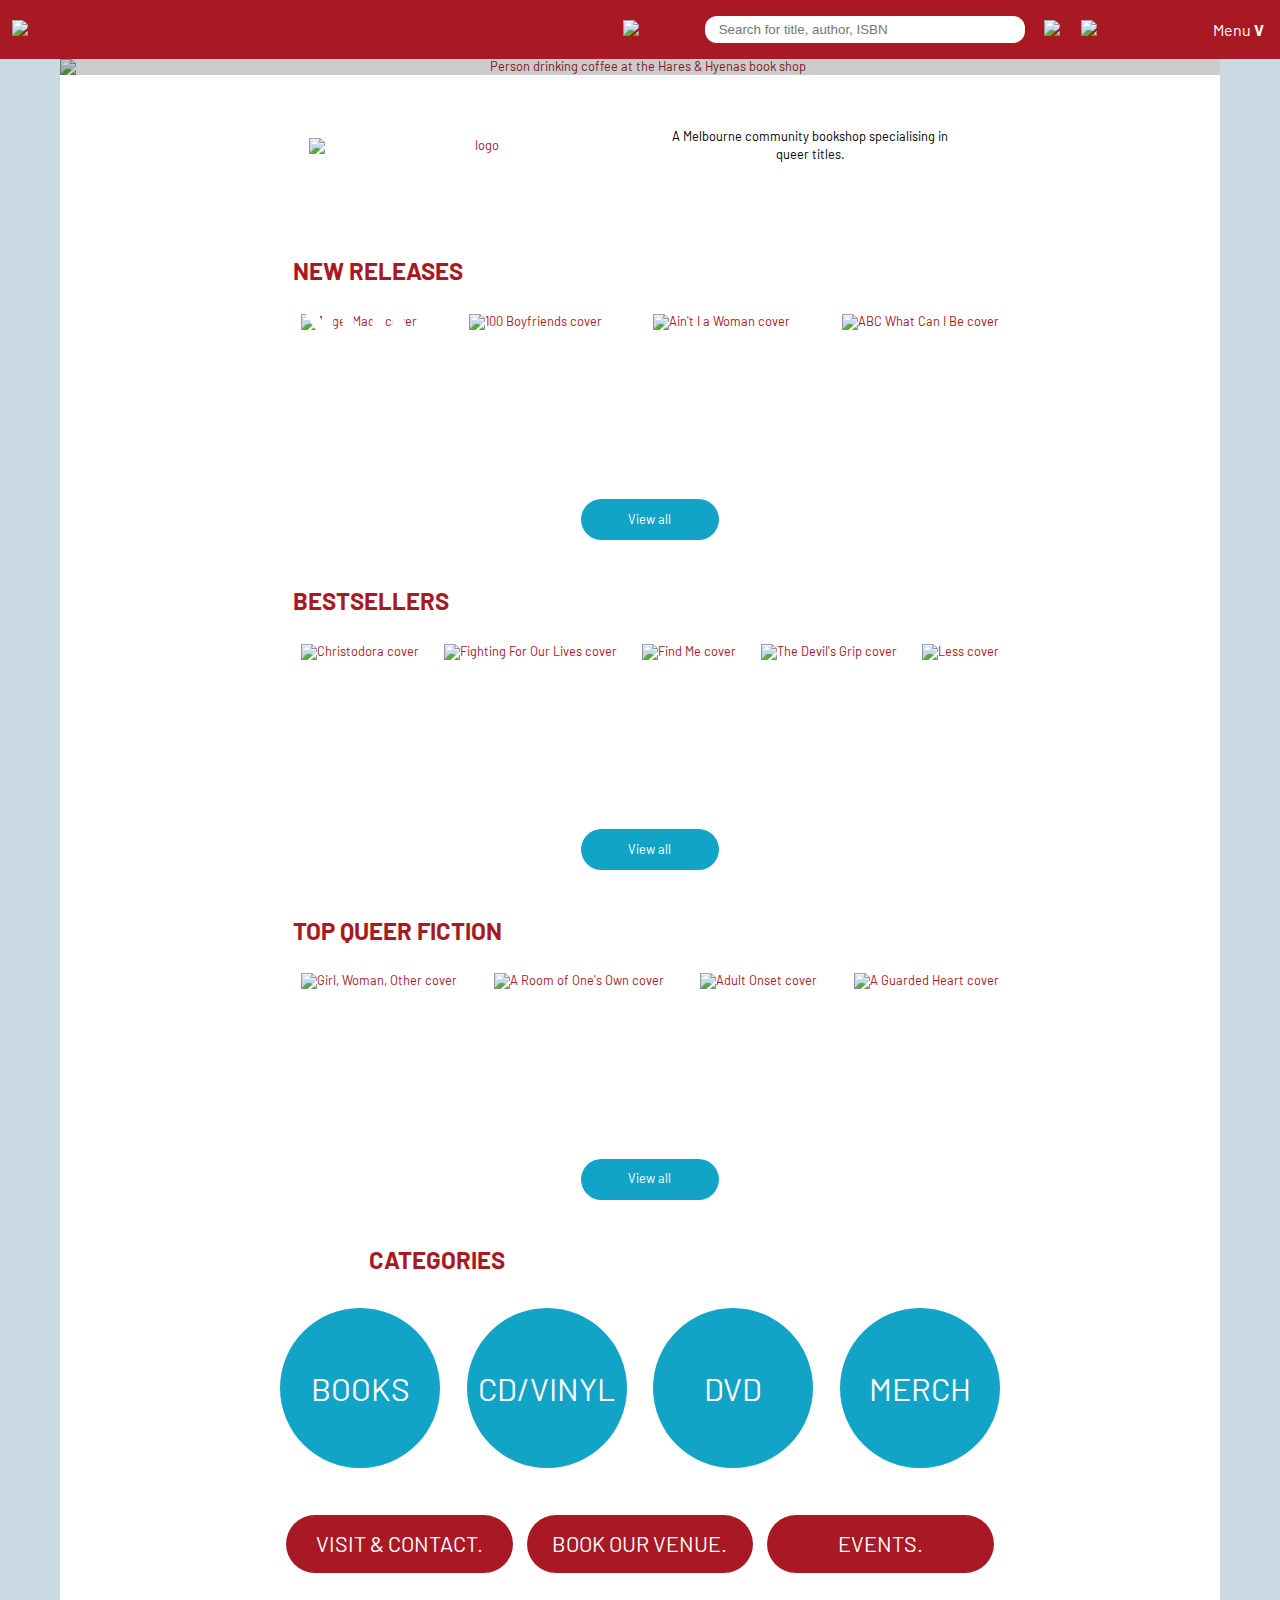
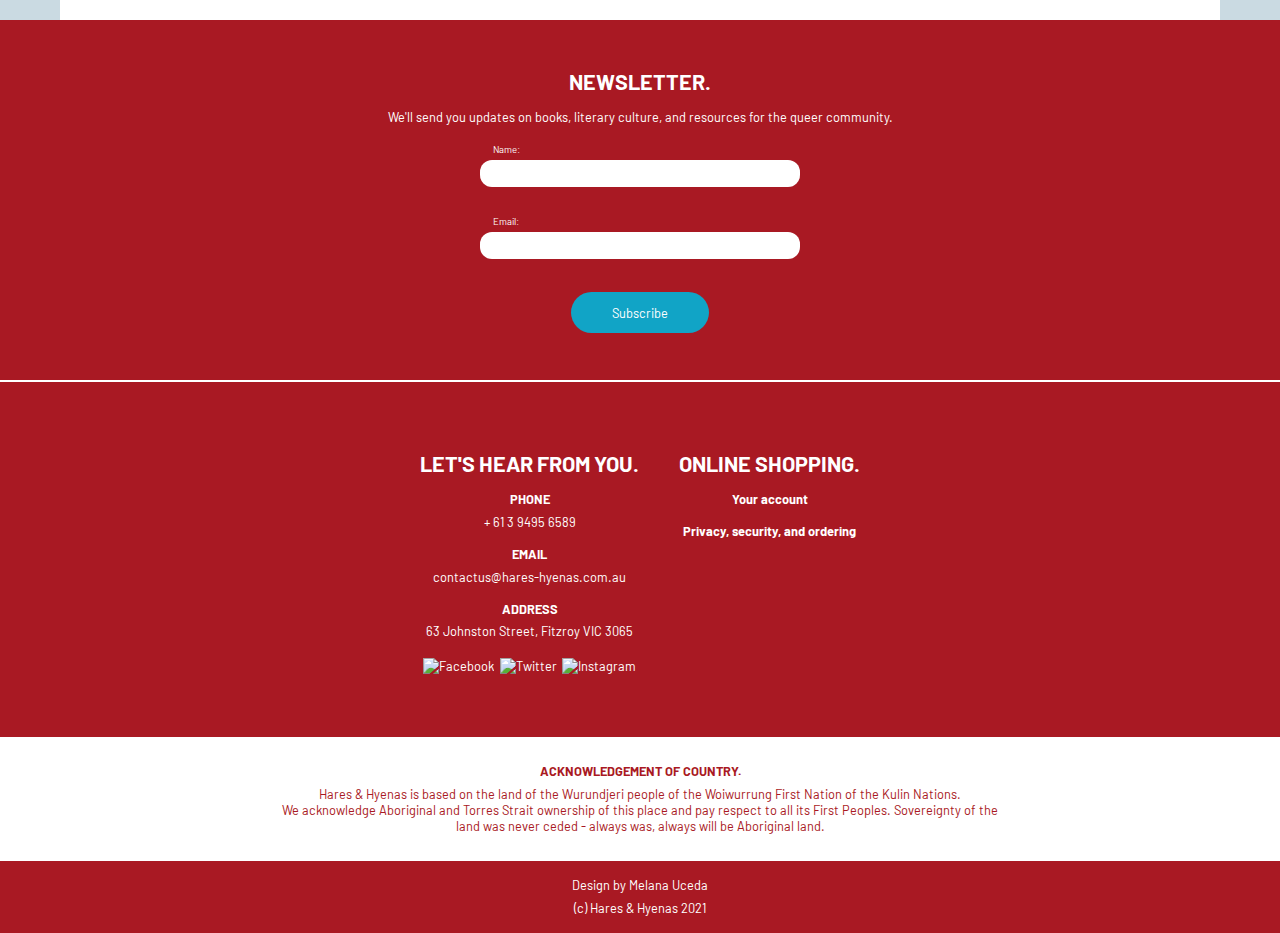
==== index.html @ 8b4f6e88 "Add files via upload" ====
<!DOCTYPE html>
<html lang="en">
<head>
    <meta charset="UTF-8">
    <meta http-equiv="X-UA-Compatible" content="IE=edge">
    <meta name="viewport" content="width=device-width, initial-scale=1.0">
    <meta name="description" content="Home page for Hares & Hyenas book store">
    <meta name="author" content="Melana Uceda">
    <title>Hares & Hyenas home</title>

    <link rel="stylesheet" href="master.css">
    <script src="script.js"></script>

    <link rel="apple-touch-icon" sizes="180x180" href="/apple-touch-icon.png">
    <link rel="icon" type="image/png" sizes="32x32" href="/favicon-32x32.png">
    <link rel="icon" type="image/png" sizes="16x16" href="/favicon-16x16.png">
    <link rel="manifest" href="/site.webmanifest">
</head>

<body class="stack centre">
    <h1>Hares & Hyenas home</h1>
    <header class="header">
        <nav class="cluster">
            <a href="index.html"><img src="images/logowhite.svg" alt="logo" class="logo"></a>
            <ul class="cluster">
                <li><a href="searchresult.html"><img src="images/search.svg" alt="search" class="icon"></a></li>
                <li>
                    <form action="searchresult.html" method="GET" class="hiddenmenu">
                        <!--<i><img src="images/search.svg" alt="search" id="searchicon"></i>-->
                        <input class="input no-border margin-below0" placeholder="Search for title, author, ISBN">
                    </form>
                </li>
                <li class="hiddenmenu">
                    <a href="signinorup.html"><img src="images/personicon.svg" class="icon"></a>
                </li>
                <li><a href="cart.html"><img src="images/cart.svg" alt="shopping cart" class="icon"></a></li>
                <li><img src="images/burger.svg" alt="menu button" class="icon burger">
                    <p class="text-md contrast hiddenmenu margin-below0">Menu <strong>V</strong></p>
                        <!--<img src="images/point down.svg" alt="point down" class="iconalt">-->
                    <ul class="menu contrast">
                        <!-- don't forget the x! -->
                        <li><h3>SHOP.</h3>
                            <ul>
                                <li><a href="#"><p class="menu-subhead">Books</p></a></li>
                                    <ul>
                                        <li><a href="#"><p class="menu-item">Fiction</p></a></li>
                                        <li><a href="#"><p class="menu-item">Nonfiction</p></a></li>
                                        <li><a href="#"><p class="menu-item">Children & Young Adult</p></a></li>
                                        <li><a href="#"><p class="menu-item">Comics</p></a></li>
                                        <li><a href="#"><p class="menu-item">Just Queer</p></a></li>
                                    </ul>
                                <li><a href="#"><p class="menu-subhead">CD/Vinyl</p></a></li>
                                <li><a href="#"><p class="menu-subhead">DVD</p></a></li>
                                <li><a href="#"><p class="menu-subhead">Merchandise</p></a></li>
                            </ul></li>
                        <li><a href="#"><h3>VISIT & CONTACT.</h3></a></li>
                        <li><a href="#"><h3>BOOK OUR VENUE.</h3></a></li>
                        <li><a href="#"><h3>EVENTS.</h3></a></li>
                        <li><a href="signinorup.html"><h3>YOUR ACCOUNT.</h3></a></li>
                    </ul>
                </li>
            </ul>
        </nav>
    </header>

    <div class="wrapper">
    <div class="hero">
        <div class="media">
                <p class="altlayer hero-text contrast">BOOKS.<br>VENUE.<br>CAFE.<br>BAR.</p>
            <div class="visit">
                <a class="btn btn-text-big btn-colour-primary" href="#">Visit us now</a>
                <!--<div class="carousel-dots">
                    <ul>
                        <li><div class="dot dot-selected"></div></li>
                        <li><div class="dot"></div></li>
                        <li><div class="dot"></div></li>
                        <li><div class="dot"></div></li>
                    </ul>
                </div>-->
            </div>
            <div class="overlay layer"></div>
            <img src="images/cafeview.jpg" alt="Person drinking coffee at the Hares & Hyenas book shop" id="hero-image-small">
            <img src="images/cafeviewbig.jpg" alt="Person drinking coffee at the Hares & Hyenas book shop" id="hero-image-big">
        </div>
    </div>
        <!--<img src="images/cafeview.jpg" alt="Person drinking coffee at the Hares & Hyenas book shop"> <!--do all the fancy image things. How are you going to resize for responsiveness?-->


    <div class="shop-description altclustercenter">
        <img src="images/logogrey.svg" alt="logo" class="logo-big">
        <h2>A Melbourne community bookshop specialising in queer titles.</h2>
    </div>
    
    <div class="centre">
        <div class="products-display">
            <h3>NEW RELEASES</h3>
            <div class="cluster booklist">
                <div><a href="product.html"><img src="images/angelmage.jpg" alt="Angel Mage cover"></a></div>
                <div><a href="product.html"><img src="images/100boyfriends.jpg" alt="100 Boyfriends cover"></a></div>
                <div><a href="product.html"><img src="images/aintiawoman.jpg" alt="Ain't I a Woman cover"></a></div>
                <div><a href="product.html"><img src="images/abcwhatcanibe.jpg" alt="ABC What Can I Be cover"></a></div>
                <div><a href="product.html"><img src="images/afieldguidetointernetboyfriends.jpg" alt="A Field Guide to Internet Boyfriends cover"></a></div>
                <div><a href="product.html"><img src="images/asongforyou.jpg" alt="A Song for You cover"></a></div>
                <div><a href="product.html"><img src="images/acomplicatedlovestorysetinspace.jpg" alt="A Complicated Love Story Set in Space cover"></a></div>
                <div><a href="product.html"><img src="images/always more love.jpg" alt="Always More Love cover"></a></div>
                <div><a href="product.html"><img src="images/anabcofequality.jpg" alt="An ABC of Equality cover"></a></div>
                <div><a href="product.html"><img src="images/artistyrant.jpg" alt="Art is a Tyrant cover"></a></div>
            </div>
            <div class="button-justify">
                <a class="btn btn-colour-secondary">View all</a>
            </div>
        </div>
    </div>

    <div class="centre">
        <div class="products-display">
            <h3>BESTSELLERS</h3>
            <!--images that you can scroll?-->
            <ul class="cluster booklist">
                <li><a href="product.html"><img src="images/christodora.jpg" alt="Christodora cover"></a></li>
                <li><a href="product.html"><img src="images/fightingforourlives.jpg" alt="Fighting For Our Lives cover"></a></li>
                <li><a href="product.html"><img src="images/findme.jpg" alt="Find Me cover"></a></li>
                <li><a href="product.html"><img src="images/the-devils-grip-9781760851187_hr.jpg" alt="The Devil's Grip cover"></a></li>
                <li><a href="product.html"><img src="images/less.jpg" alt="Less cover"></a></li>
                <li><a href="product.html"><img src="images/paul-takes-the-form-of-a-mortal-girl-1.jpg" alt="Paul Takes the Form of a Mortal Girl cover"></a></li>
                <li><a href="product.html"><img src="images/kindred-12-queer-loveozya-stories.jpg" alt="Kindred: 12 Queer LoveOzYA Stories cover"></a></li>
                <li><a href="product.html"><img src="images/inventedlives.jpg" alt="Invented Lives cover"></a></li>
                <li><a href="product.html"><img src="images/into.jpg" alt="Into cover"></a></li>
                <li><a href="product.html"><img src="images/hood.jpg" alt="Hood cover"></a></li>
            </ul>
            <div class="button-justify">
                <a class="btn btn-colour-secondary">View all</a>
            </div>
        </div>
    </div>

    <div class="centre">
        <div class="products-display">
            <h3>TOP QUEER FICTION</h3>
            <!--images that you can scroll?-->
            <ul class="cluster booklist">
                <li><a href="product.html"><img src="images/girlwomanother.jpg" alt="Girl, Woman, Other cover"></a></li>
                <li><a href="product.html"><img src="images/a-room-of-ones-own-virginia-woolf-9780141183534.jpg" alt="A Room of One's Own cover"></a></li>
                <li><a href="product.html"><img src="images/adultonset.jpg" alt="Adult Onset cover"></a></li>
                <li><a href="product.html"><img src="images/a-guarded-heart.jpg" alt="A Guarded Heart cover"></a></li>
                <li><a href="product.html"><img src="images/paul-takes-the-form-of-a-mortal-girl-1.jpg" alt="Paul Takes the Form of a Mortal Girl cover"></a></li>
                <li><a href="product.html"><img src="images/adam.jpg" alt="Adam cover"></a></li>
                <li><a href="product.html"><img src="images/ayearofmarvellousways.jpg" alt="A Year of Marvellous Ways cover"></a></li>
                <li><a href="product.html"><img src="images/alovelywaytoburn.jpg" alt="A Lovely Way to Burn cover"></a></li>
                <li><a href="product.html"><img src="images/alovestoryforbewilderedgirls.jpg" alt="A Love Story for Bewildered Girls cover"></a></li>
                <li><a href="product.html"><img src="images/52pickup.jpg" alt="52 Pickup cover"></a></li>
            </ul>
            <div class="button-justify">
                <a class="btn btn-colour-secondary">View all</a>
            </div>
        </div>
    </div>

    <!--<div class="categories">
        <div class="media">
                <p class="contrast">BOOKS</p>
            <div class="visit">
            </div>
            <div></div>
            <img src="images/books.jpg" alt="Book shelf">
        </div>
    </div>-->

    <h3 class="products-display left-justify">CATEGORIES</h3>
    <div class="button-justify">
    <div class="categories altclustercenter contrast xxl margin-below">
        <a class="category" href="#">BOOKS</a>
        <a class="category" href="#">CD/VINYL</a>
        <a class="category" href="#">DVD</a>
        <a class="category" href="#">MERCH</a>
    </div>
</div>

<div class="button-justify">
    <div class="altclustercenter margin-below">
        <a class="btn btn-category" href="#">VISIT & CONTACT.</a>
        <a class="btn btn-category" href="#">BOOK OUR VENUE.</a>
        <a class="btn btn-category" href="#">EVENTS.</a>
    </div>
</div>

    </div>

</div>

    <footer class="stack footer">
        <div class="newsletter contrast">
            <h4>NEWSLETTER.</h4>
            <p>We'll send you updates on books, literary culture, and resources for the queer community.<br><br></p>
            <form action="#" method="GET">
                <div>
                    <div class="label-justify">
                        <label class="contrast">Name:</label>
                    </div>
                    <input class="input no-border">
                </div>

                <div>
                    <div class="label-justify">
                        <label class="contrast">Email: </label>
                    </div>
                        <input class="input no-border">
                </div>

                    <button type="submit" class="btn btn-colour-secondary">Subscribe</button>
            </form>
        </div>

        <div class="contact contrast altclustercenter align-items-top">
            <div class="margin15pt">
            <h4>LET'S HEAR FROM YOU.</h4>
            <h5>PHONE</h5>
            <p>+ 61 3 9495 6589<br><br></p>
            <h5>EMAIL</h5>
            <p>contactus@hares-hyenas.com.au<br><br></p>
            <h5>ADDRESS</h5>
            <p>63 Johnston Street, Fitzroy VIC 3065<br><br></p>

            <ul class="altclustercenter">
                <li><img src="images/fb.svg" alt="Facebook" class="icon"></li>
                <li><img src="images/twitter.svg" alt="Twitter" class="icon"></li>
                <li><img src="images/instagram.svg" alt="Instagram" class="icon"></li>
            </ul>
        </div>

        <div class="margin15pt">
            <h4>ONLINE SHOPPING.</h4>
            <p><strong>Your account</strong><br><br><strong>Privacy, security, and ordering<br><br></strong></p>
        </div>
        </div>

        <div class="ackn-country">
            <h5>ACKNOWLEDGEMENT OF COUNTRY.</h5>
            <p><em>Hares & Hyenas is based on the land of the Wurundjeri people of the Woiwurrung First Nation of the Kulin Nations.<br>We acknowledge Aboriginal and Torres Strait ownership of this place and pay respect to all its First Peoples. Sovereignty of the land was never ceded - always was, always will be Aboriginal land.</em></p>
        </div>

        <div class="copyright contrast">
            <p>Design by Melana Uceda<br>(c) Hares & Hyenas 2021</p>
        </div>
    </footer>
</body>
</html>
---- master.css ----
@import url(reset.css);
@import url(buttons.css);
@import url(layout.css);
@import url(styles.css);
@import url(responsive.css);
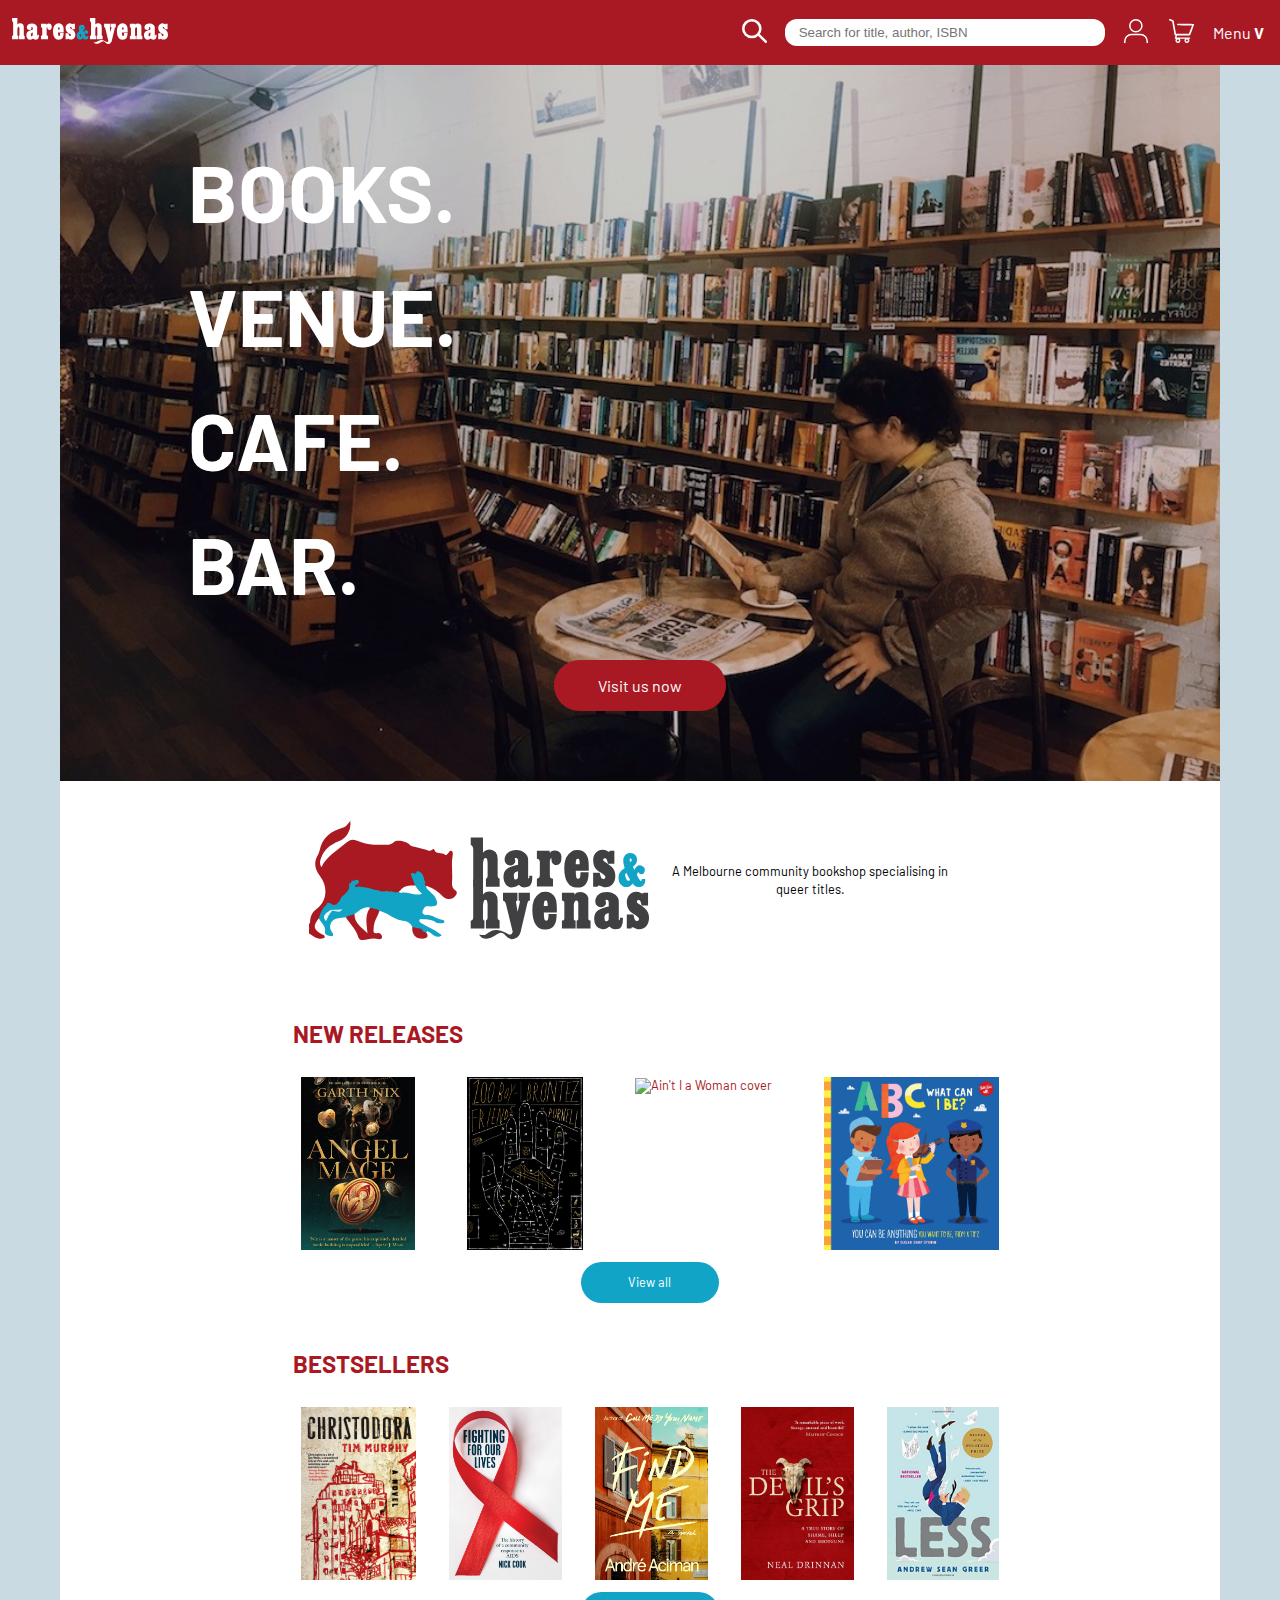
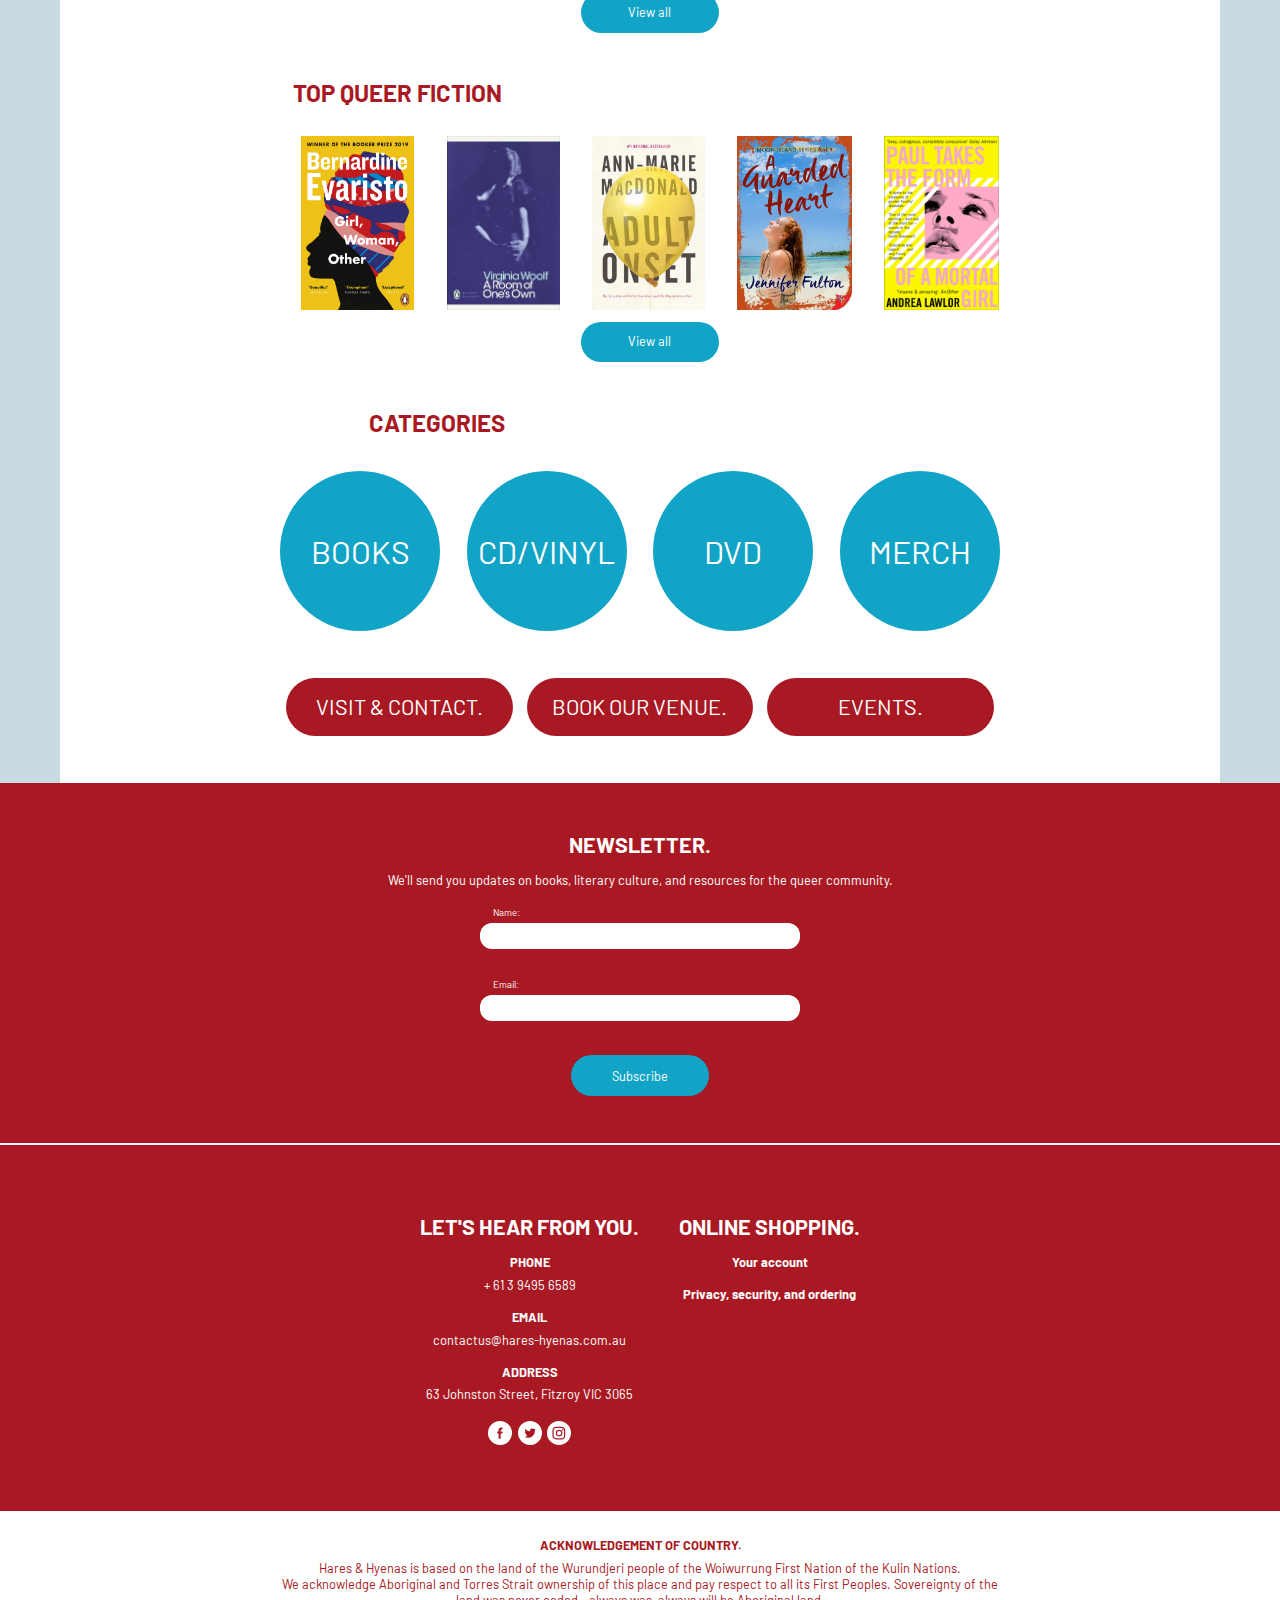
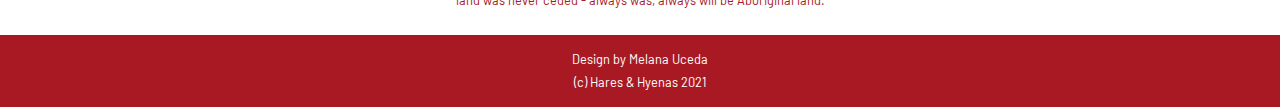
==== commit 23103009: "Add files via upload" ====
--- a/index.html
+++ b/index.html
@@ -1,5 +1,6 @@
 <!DOCTYPE html>
 <html lang="en">
+
 <head>
     <meta charset="UTF-8">
     <meta http-equiv="X-UA-Compatible" content="IE=edge">
@@ -19,6 +20,7 @@
 
 <body class="stack centre">
     <h1>Hares & Hyenas home</h1>
+    <!--HEADER HERE-->
     <header class="header">
         <nav class="cluster">
             <a href="index.html"><img src="images/logowhite.svg" alt="logo" class="logo"></a>
@@ -26,7 +28,6 @@
                 <li><a href="searchresult.html"><img src="images/search.svg" alt="search" class="icon"></a></li>
                 <li>
                     <form action="searchresult.html" method="GET" class="hiddenmenu">
-                        <!--<i><img src="images/search.svg" alt="search" id="searchicon"></i>-->
                         <input class="input no-border margin-below0" placeholder="Search for title, author, ISBN">
                     </form>
                 </li>
@@ -36,40 +37,68 @@
                 <li><a href="cart.html"><img src="images/cart.svg" alt="shopping cart" class="icon"></a></li>
                 <li><img src="images/burger.svg" alt="menu button" class="icon burger">
                     <p class="text-md contrast hiddenmenu margin-below0">Menu <strong>V</strong></p>
-                        <!--<img src="images/point down.svg" alt="point down" class="iconalt">-->
                     <ul class="menu contrast">
-                        <!-- don't forget the x! -->
-                        <li><h3>SHOP.</h3>
+                        <li>
+                            <h3>SHOP.</h3>
                             <ul>
-                                <li><a href="#"><p class="menu-subhead">Books</p></a></li>
-                                    <ul>
-                                        <li><a href="#"><p class="menu-item">Fiction</p></a></li>
-                                        <li><a href="#"><p class="menu-item">Nonfiction</p></a></li>
-                                        <li><a href="#"><p class="menu-item">Children & Young Adult</p></a></li>
-                                        <li><a href="#"><p class="menu-item">Comics</p></a></li>
-                                        <li><a href="#"><p class="menu-item">Just Queer</p></a></li>
-                                    </ul>
-                                <li><a href="#"><p class="menu-subhead">CD/Vinyl</p></a></li>
-                                <li><a href="#"><p class="menu-subhead">DVD</p></a></li>
-                                <li><a href="#"><p class="menu-subhead">Merchandise</p></a></li>
-                            </ul></li>
-                        <li><a href="#"><h3>VISIT & CONTACT.</h3></a></li>
-                        <li><a href="#"><h3>BOOK OUR VENUE.</h3></a></li>
-                        <li><a href="#"><h3>EVENTS.</h3></a></li>
-                        <li><a href="signinorup.html"><h3>YOUR ACCOUNT.</h3></a></li>
+                                <li><a href="#">
+                                        <p class="menu-subhead">Books</p>
+                                    </a></li>
+                                <ul>
+                                    <li><a href="#">
+                                            <p class="menu-item">Fiction</p>
+                                        </a></li>
+                                    <li><a href="#">
+                                            <p class="menu-item">Nonfiction</p>
+                                        </a></li>
+                                    <li><a href="#">
+                                            <p class="menu-item">Children & Young Adult</p>
+                                        </a></li>
+                                    <li><a href="#">
+                                            <p class="menu-item">Comics</p>
+                                        </a></li>
+                                    <li><a href="#">
+                                            <p class="menu-item">Just Queer</p>
+                                        </a></li>
+                                </ul>
+                                <li><a href="#">
+                                        <p class="menu-subhead">CD/Vinyl</p>
+                                    </a></li>
+                                <li><a href="#">
+                                        <p class="menu-subhead">DVD</p>
+                                    </a></li>
+                                <li><a href="#">
+                                        <p class="menu-subhead">Merchandise</p>
+                                    </a></li>
+                            </ul>
+                        </li>
+                        <li><a href="#">
+                                <h3>VISIT & CONTACT.</h3>
+                            </a></li>
+                        <li><a href="#">
+                                <h3>BOOK OUR VENUE.</h3>
+                            </a></li>
+                        <li><a href="#">
+                                <h3>EVENTS.</h3>
+                            </a></li>
+                        <li><a href="signinorup.html">
+                                <h3>YOUR ACCOUNT.</h3>
+                            </a></li>
                     </ul>
                 </li>
             </ul>
         </nav>
     </header>
+    <!--HEADER END-->
 
     <div class="wrapper">
-    <div class="hero">
-        <div class="media">
+        <div class="hero">
+            <div class="media">
                 <p class="altlayer hero-text contrast">BOOKS.<br>VENUE.<br>CAFE.<br>BAR.</p>
-            <div class="visit">
-                <a class="btn btn-text-big btn-colour-primary" href="#">Visit us now</a>
-                <!--<div class="carousel-dots">
+                <div class="visit">
+                    <a class="btn btn-text-big btn-colour-primary" href="#">Visit us now</a>
+                    <!-- These would be for if there was more than one home page image: 
+                    <div class="carousel-dots">
                     <ul>
                         <li><div class="dot dot-selected"></div></li>
                         <li><div class="dot"></div></li>
@@ -77,116 +106,122 @@
                         <li><div class="dot"></div></li>
                     </ul>
                 </div>-->
-            </div>
-            <div class="overlay layer"></div>
-            <img src="images/cafeview.jpg" alt="Person drinking coffee at the Hares & Hyenas book shop" id="hero-image-small">
-            <img src="images/cafeviewbig.jpg" alt="Person drinking coffee at the Hares & Hyenas book shop" id="hero-image-big">
-        </div>
+                </div>
+                <div class="overlay layer"></div>
+                <img src="images/cafeview.jpg" alt="Person drinking coffee at the Hares & Hyenas book shop"
+                    id="hero-image-small">
+                <img src="images/cafeviewbig.jpg" alt="Person drinking coffee at the Hares & Hyenas book shop"
+                    id="hero-image-big">
+            </div>
+        </div>
+
+
+        <div class="shop-description altclustercenter">
+            <img src="images/logogrey.svg" alt="logo" class="logo-big">
+            <h2>A Melbourne community bookshop specialising in queer titles.</h2>
+        </div>
+
+        <div class="centre">
+            <div class="products-display">
+                <h3>NEW RELEASES</h3>
+                <div class="cluster booklist">
+                    <div><a href="product.html"><img src="images/angelmage.jpg" alt="Angel Mage cover"></a></div>
+                    <div><a href="product.html"><img src="images/100boyfriends.jpg" alt="100 Boyfriends cover"></a>
+                    </div>
+                    <div><a href="product.html"><img src="images/aintiawoman.jpg" alt="Ain't I a Woman cover"></a></div>
+                    <div><a href="product.html"><img src="images/abcwhatcanibe.jpg" alt="ABC What Can I Be cover"></a>
+                    </div>
+                    <div><a href="product.html"><img src="images/afieldguidetointernetboyfriends.jpg"
+                                alt="A Field Guide to Internet Boyfriends cover"></a></div>
+                    <div><a href="product.html"><img src="images/asongforyou.jpg" alt="A Song for You cover"></a></div>
+                    <div><a href="product.html"><img src="images/acomplicatedlovestorysetinspace.jpg"
+                                alt="A Complicated Love Story Set in Space cover"></a></div>
+                    <div><a href="product.html"><img src="images/always more love.jpg" alt="Always More Love cover"></a>
+                    </div>
+                    <div><a href="product.html"><img src="images/anabcofequality.jpg"
+                                alt="An ABC of Equality cover"></a></div>
+                    <div><a href="product.html"><img src="images/artistyrant.jpg" alt="Art is a Tyrant cover"></a></div>
+                </div>
+                <div class="button-justify">
+                    <a class="btn btn-colour-secondary">View all</a>
+                </div>
+            </div>
+        </div>
+
+        <div class="centre">
+            <div class="products-display">
+                <h3>BESTSELLERS</h3>
+                <ul class="cluster booklist">
+                    <li><a href="product.html"><img src="images/christodora.jpg" alt="Christodora cover"></a></li>
+                    <li><a href="product.html"><img src="images/fightingforourlives.jpg"
+                                alt="Fighting For Our Lives cover"></a></li>
+                    <li><a href="product.html"><img src="images/findme.jpg" alt="Find Me cover"></a></li>
+                    <li><a href="product.html"><img src="images/the-devils-grip-9781760851187_hr.jpg"
+                                alt="The Devil's Grip cover"></a></li>
+                    <li><a href="product.html"><img src="images/less.jpg" alt="Less cover"></a></li>
+                    <li><a href="product.html"><img src="images/paul-takes-the-form-of-a-mortal-girl-1.jpg"
+                                alt="Paul Takes the Form of a Mortal Girl cover"></a></li>
+                    <li><a href="product.html"><img src="images/kindred-12-queer-loveozya-stories.jpg"
+                                alt="Kindred: 12 Queer LoveOzYA Stories cover"></a></li>
+                    <li><a href="product.html"><img src="images/inventedlives.jpg" alt="Invented Lives cover"></a></li>
+                    <li><a href="product.html"><img src="images/into.jpg" alt="Into cover"></a></li>
+                    <li><a href="product.html"><img src="images/hood.jpg" alt="Hood cover"></a></li>
+                </ul>
+                <div class="button-justify">
+                    <a class="btn btn-colour-secondary">View all</a>
+                </div>
+            </div>
+        </div>
+
+        <div class="centre">
+            <div class="products-display">
+                <h3>TOP QUEER FICTION</h3>
+                <ul class="cluster booklist">
+                    <li><a href="product.html"><img src="images/girlwomanother.jpg" alt="Girl, Woman, Other cover"></a>
+                    </li>
+                    <li><a href="product.html"><img src="images/a-room-of-ones-own-virginia-woolf-9780141183534.jpg"
+                                alt="A Room of One's Own cover"></a></li>
+                    <li><a href="product.html"><img src="images/adultonset.jpg" alt="Adult Onset cover"></a></li>
+                    <li><a href="product.html"><img src="images/a-guarded-heart.jpg" alt="A Guarded Heart cover"></a>
+                    </li>
+                    <li><a href="product.html"><img src="images/paul-takes-the-form-of-a-mortal-girl-1.jpg"
+                                alt="Paul Takes the Form of a Mortal Girl cover"></a></li>
+                    <li><a href="product.html"><img src="images/adam.jpg" alt="Adam cover"></a></li>
+                    <li><a href="product.html"><img src="images/ayearofmarvellousways.jpg"
+                                alt="A Year of Marvellous Ways cover"></a></li>
+                    <li><a href="product.html"><img src="images/alovelywaytoburn.jpg"
+                                alt="A Lovely Way to Burn cover"></a></li>
+                    <li><a href="product.html"><img src="images/alovestoryforbewilderedgirls.jpg"
+                                alt="A Love Story for Bewildered Girls cover"></a></li>
+                    <li><a href="product.html"><img src="images/52pickup.jpg" alt="52 Pickup cover"></a></li>
+                </ul>
+                <div class="button-justify">
+                    <a class="btn btn-colour-secondary">View all</a>
+                </div>
+            </div>
+        </div>
+
+        <h3 class="products-display left-justify">CATEGORIES</h3>
+        <div class="button-justify">
+            <div class="categories altclustercenter contrast xxl margin-below">
+                <a class="category" href="#">BOOKS</a>
+                <a class="category" href="#">CD/VINYL</a>
+                <a class="category" href="#">DVD</a>
+                <a class="category" href="#">MERCH</a>
+            </div>
+        </div>
+
+        <div class="button-justify">
+            <div class="altclustercenter margin-below">
+                <a class="btn btn-category" href="#">VISIT & CONTACT.</a>
+                <a class="btn btn-category" href="#">BOOK OUR VENUE.</a>
+                <a class="btn btn-category" href="#">EVENTS.</a>
+            </div>
+        </div>
+
     </div>
-        <!--<img src="images/cafeview.jpg" alt="Person drinking coffee at the Hares & Hyenas book shop"> <!--do all the fancy image things. How are you going to resize for responsiveness?-->
-
-
-    <div class="shop-description altclustercenter">
-        <img src="images/logogrey.svg" alt="logo" class="logo-big">
-        <h2>A Melbourne community bookshop specialising in queer titles.</h2>
+
     </div>
-    
-    <div class="centre">
-        <div class="products-display">
-            <h3>NEW RELEASES</h3>
-            <div class="cluster booklist">
-                <div><a href="product.html"><img src="images/angelmage.jpg" alt="Angel Mage cover"></a></div>
-                <div><a href="product.html"><img src="images/100boyfriends.jpg" alt="100 Boyfriends cover"></a></div>
-                <div><a href="product.html"><img src="images/aintiawoman.jpg" alt="Ain't I a Woman cover"></a></div>
-                <div><a href="product.html"><img src="images/abcwhatcanibe.jpg" alt="ABC What Can I Be cover"></a></div>
-                <div><a href="product.html"><img src="images/afieldguidetointernetboyfriends.jpg" alt="A Field Guide to Internet Boyfriends cover"></a></div>
-                <div><a href="product.html"><img src="images/asongforyou.jpg" alt="A Song for You cover"></a></div>
-                <div><a href="product.html"><img src="images/acomplicatedlovestorysetinspace.jpg" alt="A Complicated Love Story Set in Space cover"></a></div>
-                <div><a href="product.html"><img src="images/always more love.jpg" alt="Always More Love cover"></a></div>
-                <div><a href="product.html"><img src="images/anabcofequality.jpg" alt="An ABC of Equality cover"></a></div>
-                <div><a href="product.html"><img src="images/artistyrant.jpg" alt="Art is a Tyrant cover"></a></div>
-            </div>
-            <div class="button-justify">
-                <a class="btn btn-colour-secondary">View all</a>
-            </div>
-        </div>
-    </div>
-
-    <div class="centre">
-        <div class="products-display">
-            <h3>BESTSELLERS</h3>
-            <!--images that you can scroll?-->
-            <ul class="cluster booklist">
-                <li><a href="product.html"><img src="images/christodora.jpg" alt="Christodora cover"></a></li>
-                <li><a href="product.html"><img src="images/fightingforourlives.jpg" alt="Fighting For Our Lives cover"></a></li>
-                <li><a href="product.html"><img src="images/findme.jpg" alt="Find Me cover"></a></li>
-                <li><a href="product.html"><img src="images/the-devils-grip-9781760851187_hr.jpg" alt="The Devil's Grip cover"></a></li>
-                <li><a href="product.html"><img src="images/less.jpg" alt="Less cover"></a></li>
-                <li><a href="product.html"><img src="images/paul-takes-the-form-of-a-mortal-girl-1.jpg" alt="Paul Takes the Form of a Mortal Girl cover"></a></li>
-                <li><a href="product.html"><img src="images/kindred-12-queer-loveozya-stories.jpg" alt="Kindred: 12 Queer LoveOzYA Stories cover"></a></li>
-                <li><a href="product.html"><img src="images/inventedlives.jpg" alt="Invented Lives cover"></a></li>
-                <li><a href="product.html"><img src="images/into.jpg" alt="Into cover"></a></li>
-                <li><a href="product.html"><img src="images/hood.jpg" alt="Hood cover"></a></li>
-            </ul>
-            <div class="button-justify">
-                <a class="btn btn-colour-secondary">View all</a>
-            </div>
-        </div>
-    </div>
-
-    <div class="centre">
-        <div class="products-display">
-            <h3>TOP QUEER FICTION</h3>
-            <!--images that you can scroll?-->
-            <ul class="cluster booklist">
-                <li><a href="product.html"><img src="images/girlwomanother.jpg" alt="Girl, Woman, Other cover"></a></li>
-                <li><a href="product.html"><img src="images/a-room-of-ones-own-virginia-woolf-9780141183534.jpg" alt="A Room of One's Own cover"></a></li>
-                <li><a href="product.html"><img src="images/adultonset.jpg" alt="Adult Onset cover"></a></li>
-                <li><a href="product.html"><img src="images/a-guarded-heart.jpg" alt="A Guarded Heart cover"></a></li>
-                <li><a href="product.html"><img src="images/paul-takes-the-form-of-a-mortal-girl-1.jpg" alt="Paul Takes the Form of a Mortal Girl cover"></a></li>
-                <li><a href="product.html"><img src="images/adam.jpg" alt="Adam cover"></a></li>
-                <li><a href="product.html"><img src="images/ayearofmarvellousways.jpg" alt="A Year of Marvellous Ways cover"></a></li>
-                <li><a href="product.html"><img src="images/alovelywaytoburn.jpg" alt="A Lovely Way to Burn cover"></a></li>
-                <li><a href="product.html"><img src="images/alovestoryforbewilderedgirls.jpg" alt="A Love Story for Bewildered Girls cover"></a></li>
-                <li><a href="product.html"><img src="images/52pickup.jpg" alt="52 Pickup cover"></a></li>
-            </ul>
-            <div class="button-justify">
-                <a class="btn btn-colour-secondary">View all</a>
-            </div>
-        </div>
-    </div>
-
-    <!--<div class="categories">
-        <div class="media">
-                <p class="contrast">BOOKS</p>
-            <div class="visit">
-            </div>
-            <div></div>
-            <img src="images/books.jpg" alt="Book shelf">
-        </div>
-    </div>-->
-
-    <h3 class="products-display left-justify">CATEGORIES</h3>
-    <div class="button-justify">
-    <div class="categories altclustercenter contrast xxl margin-below">
-        <a class="category" href="#">BOOKS</a>
-        <a class="category" href="#">CD/VINYL</a>
-        <a class="category" href="#">DVD</a>
-        <a class="category" href="#">MERCH</a>
-    </div>
-</div>
-
-<div class="button-justify">
-    <div class="altclustercenter margin-below">
-        <a class="btn btn-category" href="#">VISIT & CONTACT.</a>
-        <a class="btn btn-category" href="#">BOOK OUR VENUE.</a>
-        <a class="btn btn-category" href="#">EVENTS.</a>
-    </div>
-</div>
-
-    </div>
-
-</div>
 
     <footer class="stack footer">
         <div class="newsletter contrast">
@@ -204,39 +239,42 @@
                     <div class="label-justify">
                         <label class="contrast">Email: </label>
                     </div>
-                        <input class="input no-border">
-                </div>
-
-                    <button type="submit" class="btn btn-colour-secondary">Subscribe</button>
+                    <input class="input no-border">
+                </div>
+
+                <button type="submit" class="btn btn-colour-secondary">Subscribe</button>
             </form>
         </div>
 
         <div class="contact contrast altclustercenter align-items-top">
             <div class="margin15pt">
-            <h4>LET'S HEAR FROM YOU.</h4>
-            <h5>PHONE</h5>
-            <p>+ 61 3 9495 6589<br><br></p>
-            <h5>EMAIL</h5>
-            <p>contactus@hares-hyenas.com.au<br><br></p>
-            <h5>ADDRESS</h5>
-            <p>63 Johnston Street, Fitzroy VIC 3065<br><br></p>
-
-            <ul class="altclustercenter">
-                <li><img src="images/fb.svg" alt="Facebook" class="icon"></li>
-                <li><img src="images/twitter.svg" alt="Twitter" class="icon"></li>
-                <li><img src="images/instagram.svg" alt="Instagram" class="icon"></li>
-            </ul>
-        </div>
-
-        <div class="margin15pt">
-            <h4>ONLINE SHOPPING.</h4>
-            <p><strong>Your account</strong><br><br><strong>Privacy, security, and ordering<br><br></strong></p>
-        </div>
+                <h4>LET'S HEAR FROM YOU.</h4>
+                <h5>PHONE</h5>
+                <p>+ 61 3 9495 6589<br><br></p>
+                <h5>EMAIL</h5>
+                <p>contactus@hares-hyenas.com.au<br><br></p>
+                <h5>ADDRESS</h5>
+                <p>63 Johnston Street, Fitzroy VIC 3065<br><br></p>
+
+                <ul class="altclustercenter">
+                    <li><img src="images/fb.svg" alt="Facebook" class="icon"></li>
+                    <li><img src="images/twitter.svg" alt="Twitter" class="icon"></li>
+                    <li><img src="images/instagram.svg" alt="Instagram" class="icon"></li>
+                </ul>
+            </div>
+
+            <div class="margin15pt">
+                <h4>ONLINE SHOPPING.</h4>
+                <p><strong>Your account</strong><br><br><strong>Privacy, security, and ordering<br><br></strong></p>
+            </div>
         </div>
 
         <div class="ackn-country">
             <h5>ACKNOWLEDGEMENT OF COUNTRY.</h5>
-            <p><em>Hares & Hyenas is based on the land of the Wurundjeri people of the Woiwurrung First Nation of the Kulin Nations.<br>We acknowledge Aboriginal and Torres Strait ownership of this place and pay respect to all its First Peoples. Sovereignty of the land was never ceded - always was, always will be Aboriginal land.</em></p>
+            <p><em>Hares & Hyenas is based on the land of the Wurundjeri people of the Woiwurrung First Nation of the
+                    Kulin Nations.<br>We acknowledge Aboriginal and Torres Strait ownership of this place and pay
+                    respect to all its First Peoples. Sovereignty of the land was never ceded - always was, always will
+                    be Aboriginal land.</em></p>
         </div>
 
         <div class="copyright contrast">
@@ -244,4 +282,5 @@
         </div>
     </footer>
 </body>
-</html> +
+</html>